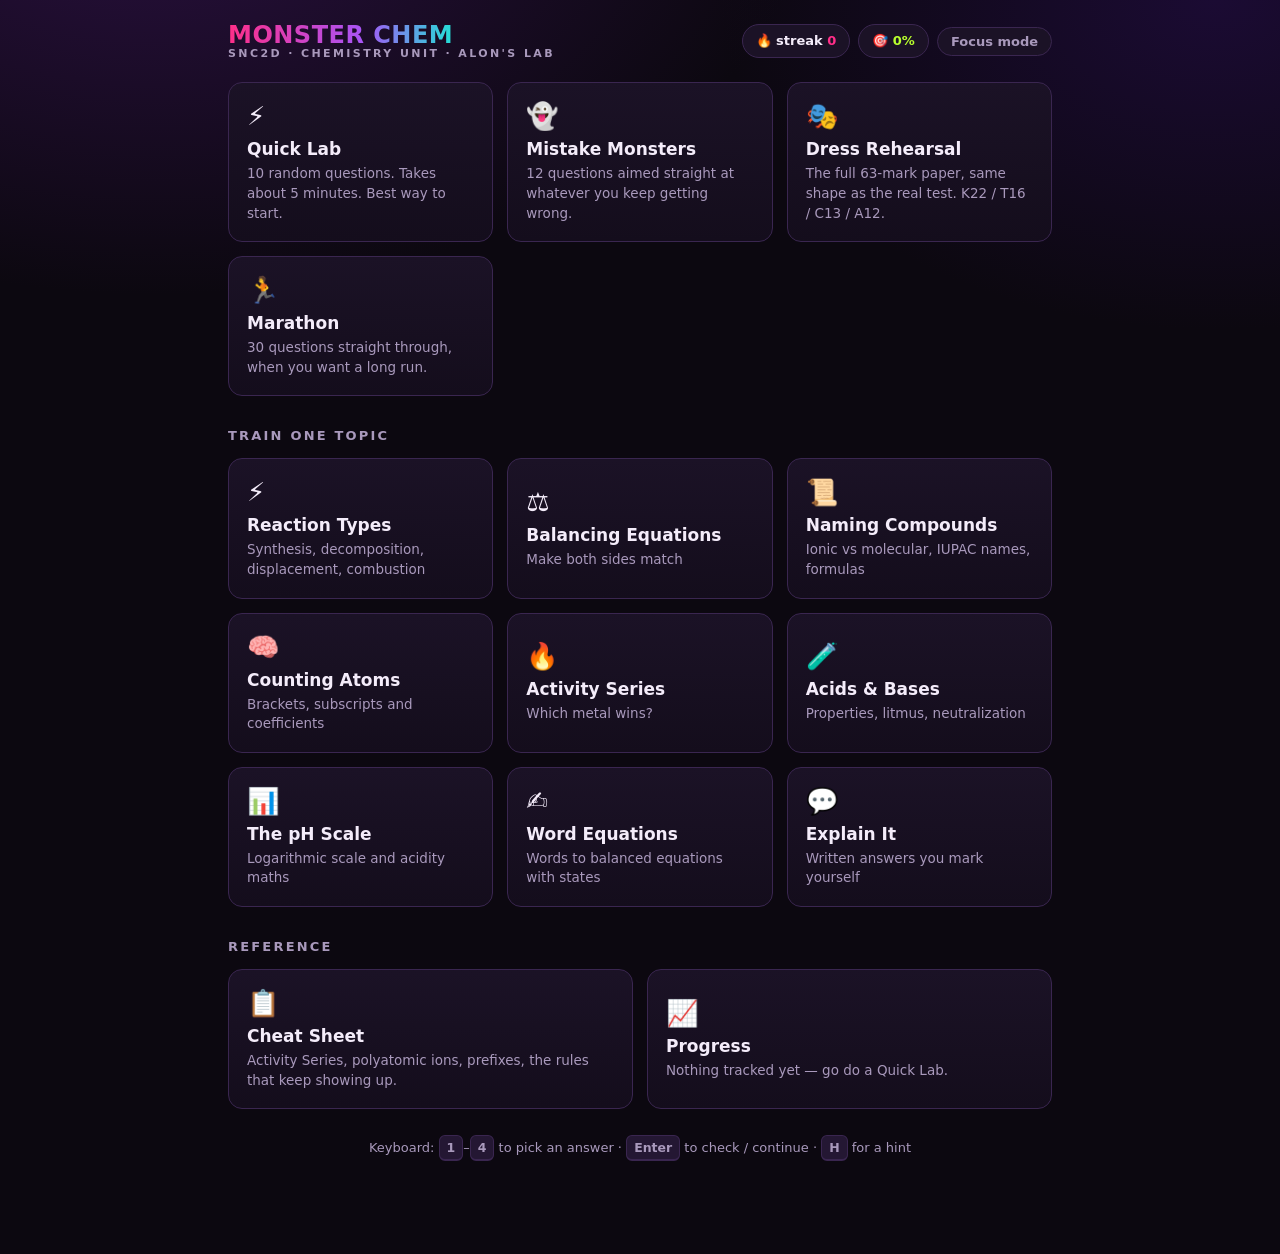
==== index.html @ 5b176504 "Monster Chem: SNC2D chemistry unit revision app Self-contained browser app for the Grade 10 academic" ====
<!doctype html>
<html lang="en">
<head>
<meta charset="utf-8">
<meta name="viewport" content="width=device-width,initial-scale=1">
<title>Monster Chem — Alon's SNC2D Chemistry Lab</title>
<link rel="stylesheet" href="styles.css">
<link rel="icon" href="data:image/svg+xml,<svg xmlns='http://www.w3.org/2000/svg' viewBox='0 0 100 100'><text y='.9em' font-size='90'>⚗️</text></svg>">
</head>
<body>
<div class="wrap">
  <header>
    <div class="logo" onclick="renderHome()" style="cursor:pointer">
      <span>MONSTER CHEM</span>
      <small>SNC2D · Chemistry Unit · Alon's Lab</small>
    </div>
    <div class="spacer"></div>
    <div class="hud" id="hud"></div>
  </header>
  <main id="app"></main>
</div>
<script src="chem.js"></script>
<script src="generators.js"></script>
<script src="bank.js"></script>
<script src="app.js"></script>
</body>
</html>
---- styles.css ----
/* ===== MONSTER CHEM ===== */
:root{
  --bg:#0C0810; --bg2:#140D1C; --panel:#1B1226; --panel2:#241733;
  --line:#3A2650; --text:#F4ECFA; --dim:#A999BC;
  --pink:#FF2E88; --purple:#A855F7; --acid:#B9FF2E; --cyan:#22E0D6;
  --good:#3DDC7F; --bad:#FF5470; --warn:#FFC53D;
  --r:14px; --shadow:0 10px 40px rgba(0,0,0,.5);
}
*{box-sizing:border-box}
html,body{margin:0;padding:0}
body{
  background:
    radial-gradient(1100px 700px at 12% -10%, #2A1040 0%, transparent 60%),
    radial-gradient(900px 600px at 95% 0%, #1B0B33 0%, transparent 55%),
    var(--bg);
  color:var(--text); font-family:"Avenir Next","Segoe UI",system-ui,-apple-system,sans-serif;
  font-size:17px; line-height:1.55; min-height:100vh;
}
.wrap{max-width:860px;margin:0 auto;padding:22px 18px 80px}
button{font-family:inherit;font-size:inherit;cursor:pointer;border:none;background:none;color:inherit}
sub{font-size:.72em} sup{font-size:.72em}

/* ---- header ---- */
header{display:flex;align-items:center;gap:14px;margin-bottom:22px;flex-wrap:wrap}
.logo{font-weight:800;font-size:24px;letter-spacing:.5px;line-height:1.1}
.logo span{background:linear-gradient(92deg,var(--pink),var(--purple) 60%,var(--cyan));
  -webkit-background-clip:text;background-clip:text;color:transparent}
.logo small{display:block;font-size:11px;letter-spacing:2.4px;color:var(--dim);font-weight:600;text-transform:uppercase}
.spacer{flex:1}
.hud{display:flex;gap:8px;align-items:center;flex-wrap:wrap}
.chip{background:var(--panel);border:1px solid var(--line);border-radius:999px;
  padding:6px 13px;font-size:13px;font-weight:700;white-space:nowrap}
.chip b{color:var(--acid)}
.chip.streak b{color:var(--pink)}
.ghost{background:var(--panel);border:1px solid var(--line);border-radius:999px;padding:6px 13px;font-size:13px;font-weight:700;color:var(--dim)}
.ghost:hover{color:var(--text);border-color:var(--purple)}
.ghost.on{color:var(--bg);background:var(--acid);border-color:var(--acid)}

/* ---- cards ---- */
.card{background:linear-gradient(180deg,var(--panel),var(--bg2));border:1px solid var(--line);
  border-radius:var(--r);padding:20px;box-shadow:var(--shadow)}
.grid{display:grid;grid-template-columns:repeat(auto-fit,minmax(240px,1fr));gap:14px}
.mode{background:linear-gradient(180deg,var(--panel),var(--bg2));border:1px solid var(--line);
  border-radius:var(--r);padding:18px;text-align:left;transition:.16s;position:relative;overflow:hidden}
.mode:hover{transform:translateY(-3px);border-color:var(--pink);box-shadow:0 12px 34px rgba(255,46,136,.22)}
.mode .ic{font-size:26px;display:block;margin-bottom:8px}
.mode h3{margin:0 0 5px;font-size:17px}
.mode p{margin:0;color:var(--dim);font-size:13.5px;line-height:1.45}
.mode .tag{position:absolute;top:12px;right:12px;font-size:10.5px;font-weight:800;letter-spacing:1px;
  color:var(--bg);background:var(--acid);padding:3px 8px;border-radius:999px}
.mode .tag.hot{background:var(--pink);color:#fff}

h2.sec{font-size:13px;letter-spacing:2.2px;text-transform:uppercase;color:var(--dim);margin:30px 0 12px;font-weight:800}

/* ---- quiz ---- */
.qhead{display:flex;align-items:center;gap:12px;margin-bottom:16px}
.dots{display:flex;gap:6px;flex-wrap:wrap;flex:1}
.dot{width:26px;height:6px;border-radius:999px;background:var(--line)}
.dot.done{background:var(--good)} .dot.miss{background:var(--bad)}
.dot.part{background:var(--warn)} .dot.now{background:var(--pink);box-shadow:0 0 12px var(--pink)}

.coach{display:flex;align-items:center;gap:11px;margin-bottom:16px}
.ava{width:42px;height:42px;border-radius:50%;flex:none;display:grid;place-items:center;
  font-weight:900;font-size:16px;color:#15091F;border:2px solid rgba(255,255,255,.22)}
.coach .nm{font-weight:800;font-size:14.5px;line-height:1.2}
.coach .ln{font-size:12.5px;color:var(--dim);font-style:italic}

.qtext{font-size:20px;line-height:1.5;margin:0 0 18px;font-weight:600}
.marks{font-size:12px;color:var(--warn);font-weight:800;letter-spacing:.6px;white-space:nowrap}
.warnflag{font-size:11.5px;background:var(--warn);color:#2A1A00;padding:2px 8px;border-radius:999px;font-weight:800;letter-spacing:.3px;vertical-align:middle}
.eqbox{background:#0A0610;border:1px solid var(--line);border-left:3px solid var(--cyan);
  border-radius:10px;padding:13px 15px;margin:13px 0;font-size:20px;letter-spacing:.3px;overflow-x:auto;white-space:nowrap}
.arrow{color:var(--pink);padding:0 9px;font-weight:700}
.state{color:var(--dim);font-size:.72em;vertical-align:baseline}
.big-formula{font-size:25px;color:var(--cyan);font-weight:700;white-space:nowrap}
.big-name{font-size:21px;color:var(--acid)}
.databox{background:#0A0610;border:1px solid var(--line);border-radius:10px;padding:13px 15px;margin:13px 0;font-size:16px}
.dtable{border-collapse:collapse;width:100%;font-size:15px}
.dtable th,.dtable td{border:1px solid var(--line);padding:7px 10px;text-align:left}
.dtable th{background:var(--panel2);font-size:13px;letter-spacing:.5px}

/* choices */
.choices{display:flex;flex-direction:column;gap:9px}
.choice{display:flex;align-items:center;gap:12px;background:var(--panel2);border:2px solid transparent;
  border-radius:12px;padding:14px 16px;text-align:left;transition:.12s;font-size:17px}
.choice:hover:not(:disabled){border-color:var(--purple);transform:translateX(3px)}
.choice .key{width:26px;height:26px;border-radius:7px;background:var(--panel);border:1px solid var(--line);
  display:grid;place-items:center;font-size:13px;font-weight:800;color:var(--dim);flex:none}
.choice.sel{border-color:var(--pink)}
.choice.right{border-color:var(--good);background:rgba(61,220,127,.12)}
.choice.right .key{background:var(--good);color:#06240F;border-color:var(--good)}
.choice.wrong{border-color:var(--bad);background:rgba(255,84,112,.12)}
.choice.wrong .key{background:var(--bad);color:#2A0008;border-color:var(--bad)}
.choice:disabled{cursor:default}

/* inputs */
.tin{width:100%;background:#0A0610;border:2px solid var(--line);border-radius:12px;
  padding:14px 16px;color:var(--text);font-size:19px;font-family:inherit}
.tin:focus{outline:none;border-color:var(--pink)}
.tin.right{border-color:var(--good)} .tin.wrong{border-color:var(--bad)}
.num{width:110px;text-align:center}
.parts{display:flex;flex-direction:column;gap:11px}
.prow{display:flex;align-items:center;gap:12px;flex-wrap:wrap}
.prow label{min-width:150px;font-weight:700;font-size:16px}
.prow .mini{display:flex;gap:7px;flex-wrap:wrap}
.mini button{background:var(--panel2);border:2px solid transparent;border-radius:9px;padding:9px 15px;font-size:15px;font-weight:600}
.mini button:hover:not(:disabled){border-color:var(--purple)}
.mini button.sel{border-color:var(--pink)}
.mini button.right{border-color:var(--good);background:rgba(61,220,127,.14)}
.mini button.wrong{border-color:var(--bad);background:rgba(255,84,112,.14)}

/* balance equation builder */
.bal{display:flex;align-items:center;gap:7px;flex-wrap:wrap;font-size:21px;
  background:#0A0610;border:1px solid var(--line);border-radius:12px;padding:16px;margin-bottom:16px}
.bal input{width:52px;padding:9px 4px;text-align:center;background:var(--panel2);
  border:2px solid var(--line);border-radius:9px;color:var(--acid);font-size:19px;font-weight:800;font-family:inherit}
.bal input:focus{outline:none;border-color:var(--pink)}
.bal input.right{border-color:var(--good)} .bal input.wrong{border-color:var(--bad)}
.bal .plus{color:var(--dim);padding:0 3px}

.openbox{width:100%;min-height:130px;background:#0A0610;border:2px solid var(--line);border-radius:12px;
  padding:14px 16px;color:var(--text);font-size:16.5px;font-family:inherit;resize:vertical;line-height:1.5}
.openbox:focus{outline:none;border-color:var(--pink)}

/* actions */
.actions{display:flex;gap:10px;margin-top:18px;flex-wrap:wrap;align-items:center}
.btn{background:linear-gradient(95deg,var(--pink),var(--purple));color:#fff;border-radius:12px;
  padding:14px 28px;font-weight:800;font-size:16.5px;letter-spacing:.3px;transition:.14s}
.btn:hover{filter:brightness(1.14);transform:translateY(-1px)}
.btn:disabled{opacity:.4;cursor:default;transform:none;filter:none}
.btn.alt{background:var(--panel2);border:1px solid var(--line);color:var(--text)}
.btn.alt:hover{border-color:var(--purple);filter:none}
.btn.sm{padding:10px 18px;font-size:14.5px}
.btn.good{background:linear-gradient(95deg,var(--good),#1EA75C)}
.btn.warnb{background:linear-gradient(95deg,var(--warn),#D99100);color:#2A1A00}
.btn.badb{background:linear-gradient(95deg,var(--bad),#C0304A)}

/* feedback */
.fb{border-radius:14px;padding:17px 19px;margin-top:18px;border:1px solid;animation:pop .22s ease-out}
@keyframes pop{from{opacity:0;transform:translateY(8px)}to{opacity:1;transform:none}}
.fb.ok{border-color:var(--good);background:rgba(61,220,127,.09)}
.fb.no{border-color:var(--bad);background:rgba(255,84,112,.09)}
.fb.neutral{border-color:var(--purple);background:rgba(168,85,247,.09)}
.fb .verdict{font-weight:900;font-size:19px;margin-bottom:9px;display:flex;align-items:center;gap:9px}
.fb.ok .verdict{color:var(--good)} .fb.no .verdict{color:var(--bad)} .fb.neutral .verdict{color:var(--purple)}
.fb .why{font-size:16px;line-height:1.6}
.fb .why b{color:var(--acid)}
.note{margin-top:11px;font-size:14px;color:var(--warn);background:rgba(255,197,61,.1);
  border-left:3px solid var(--warn);padding:9px 12px;border-radius:0 8px 8px 0}
.hintbox{margin-top:14px;font-size:15.5px;color:var(--cyan);background:rgba(34,224,214,.08);
  border-left:3px solid var(--cyan);padding:11px 14px;border-radius:0 8px 8px 0}

/* activity series reference */
.series{margin:13px 0;background:#0A0610;border:1px solid var(--line);border-radius:10px;padding:11px 13px}
.series .cap{font-size:10.5px;font-weight:800;letter-spacing:1.5px;color:var(--dim);
  text-transform:uppercase;margin-bottom:9px}
.series .cap .arrow{padding:0 4px;font-size:12px}
.series .list{display:flex;gap:5px;align-items:center;flex-wrap:nowrap;overflow-x:auto;padding-bottom:2px}
.series .m{background:var(--panel2);border:1px solid var(--line);border-radius:7px;
  padding:5px 9px;font-size:13px;font-weight:700;white-space:nowrap}
.series .m.hi{background:var(--pink);border-color:var(--pink);color:#fff}

/* results */
.score{text-align:center;padding:14px 0 6px}
.score .pct{font-size:62px;font-weight:900;line-height:1;
  background:linear-gradient(92deg,var(--pink),var(--purple),var(--cyan));
  -webkit-background-clip:text;background-clip:text;color:transparent}
.score .sub{color:var(--dim);font-size:15px;margin-top:6px}
.bars{display:flex;flex-direction:column;gap:11px;margin-top:18px}
.bar{display:grid;grid-template-columns:150px 1fr 56px;gap:11px;align-items:center;font-size:14.5px}
.bar .track{height:11px;background:var(--panel2);border-radius:999px;overflow:hidden}
.bar .fill{height:100%;border-radius:999px;background:linear-gradient(90deg,var(--pink),var(--purple))}
.bar .fill.hi{background:linear-gradient(90deg,var(--good),var(--cyan))}
.bar .fill.lo{background:linear-gradient(90deg,var(--bad),var(--warn))}
.bar .v{text-align:right;font-weight:800;color:var(--dim)}
.msg{background:var(--panel2);border-left:3px solid var(--pink);border-radius:0 10px 10px 0;
  padding:14px 17px;margin-top:18px;font-size:16px;line-height:1.6}

/* misc */
.rehearsal-bar{background:var(--panel2);border:1px solid var(--line);border-radius:12px;
  padding:11px 15px;margin-bottom:16px;display:flex;gap:16px;align-items:center;flex-wrap:wrap;font-size:14px}
.rehearsal-bar .t{font-weight:900;font-size:19px;color:var(--warn);font-variant-numeric:tabular-nums}
.sectitle{font-size:12px;letter-spacing:2px;text-transform:uppercase;color:var(--pink);font-weight:800}
.empty{color:var(--dim);text-align:center;padding:34px 20px;font-size:16px;line-height:1.6}
.break{text-align:center;padding:26px 20px}
.break .big{font-size:38px;margin-bottom:10px}
.kbd{display:inline-block;background:var(--panel2);border:1px solid var(--line);border-bottom-width:2px;
  border-radius:6px;padding:1px 7px;font-size:12.5px;font-weight:700;color:var(--dim)}
.footnote{color:var(--dim);font-size:13px;text-align:center;margin-top:26px;line-height:1.7}
.hidden{display:none !important}
@media(max-width:620px){
  body{font-size:16px}
  .qtext{font-size:18px} .eqbox{font-size:17px} .big-formula{font-size:21px}
  .bar{grid-template-columns:104px 1fr 48px;font-size:13px}
  .prow label{min-width:100%}
}
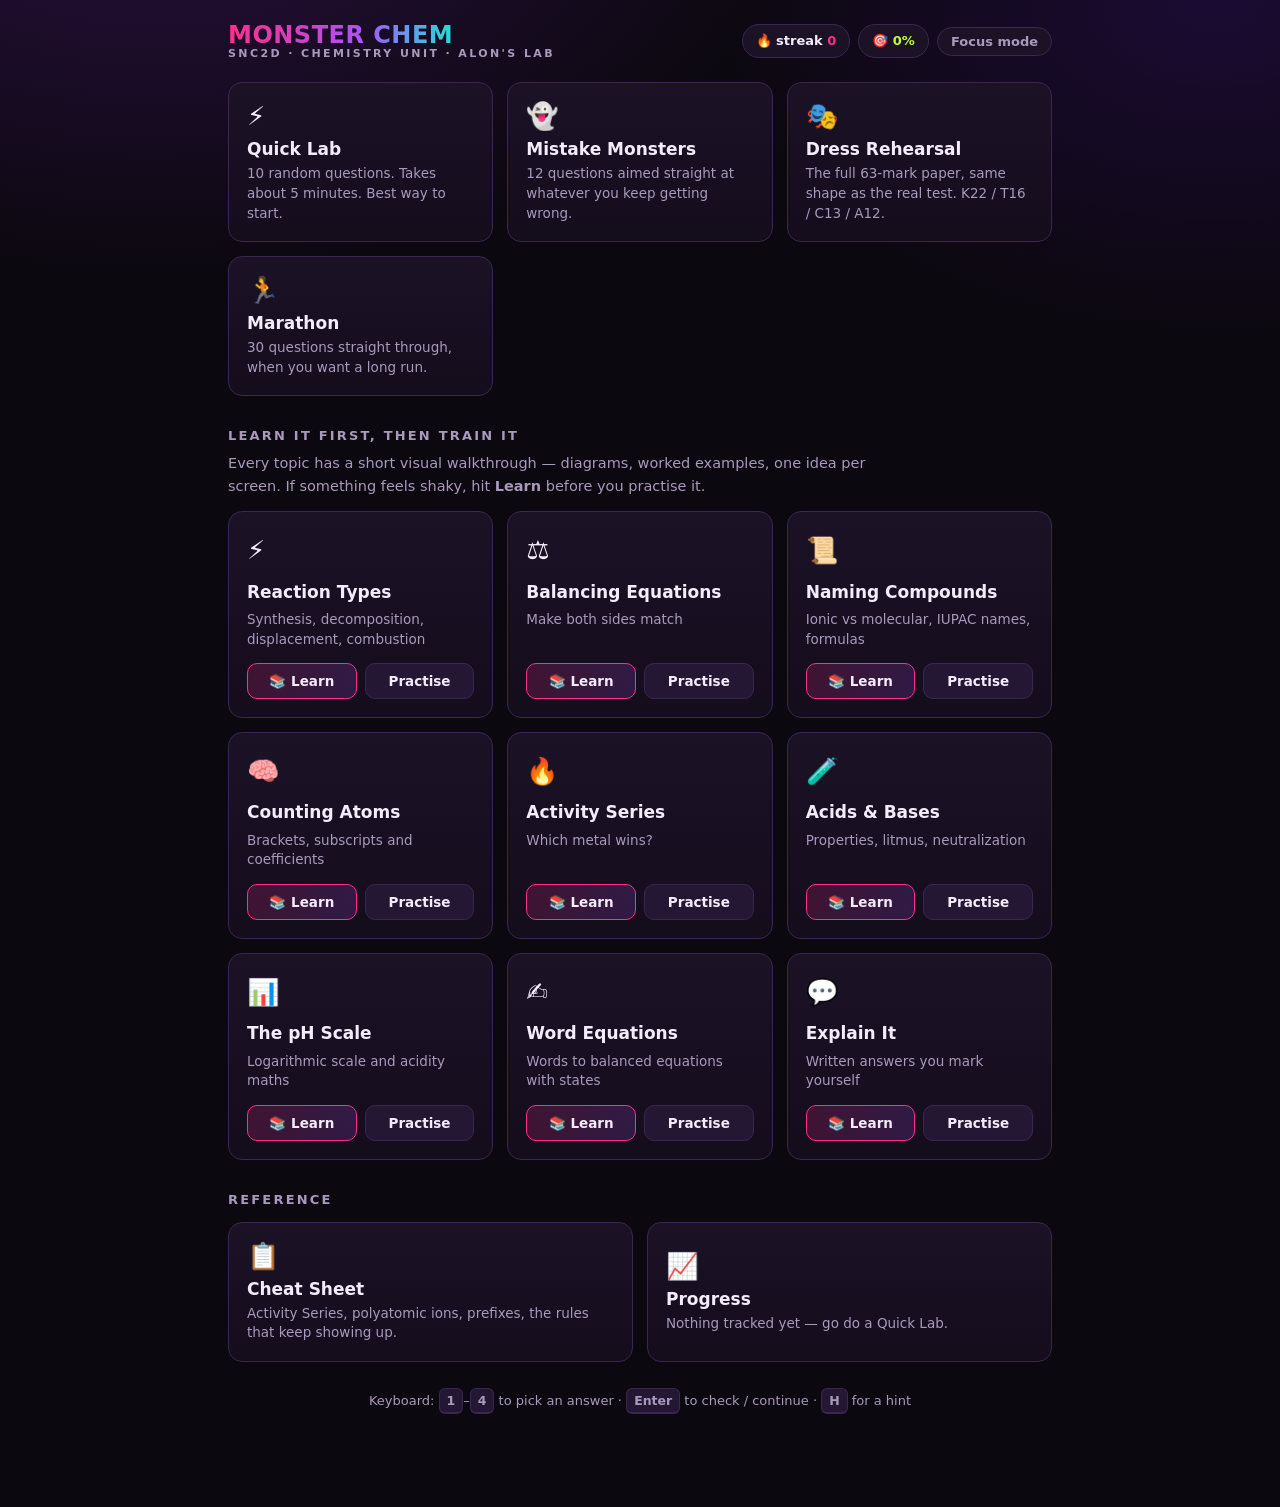
==== commit b1de9bcd: "Add visual lessons for every topic Nine lessons, 49 steps, one idea per screen, each with a diagram." ====
--- a/index.html
+++ b/index.html
@@ -22,6 +22,7 @@
 <script src="chem.js"></script>
 <script src="generators.js"></script>
 <script src="bank.js"></script>
+<script src="lessons.js"></script>
 <script src="app.js"></script>
 </body>
 </html>
--- a/styles.css
+++ b/styles.css
@@ -194,3 +194,181 @@
   .bar{grid-template-columns:104px 1fr 48px;font-size:13px}
   .prow label{min-width:100%}
 }
+
+/* ============================================================
+   LESSONS
+   ============================================================ */
+.sechint{color:var(--dim);font-size:14.5px;margin:-6px 0 14px;max-width:640px;line-height:1.55}
+.mode.topic{display:flex;flex-direction:column}
+.mode.topic:hover{transform:none;border-color:var(--line);box-shadow:var(--shadow)}
+.tactions{display:flex;gap:8px;margin-top:auto;padding-top:14px}
+.tbtn{flex:1;background:var(--panel2);border:1px solid var(--line);border-radius:10px;
+  padding:9px 10px;font-size:13.5px;font-weight:700;transition:.14s;white-space:nowrap}
+.tbtn:hover{border-color:var(--purple);background:#2E1C40}
+.tbtn.learn{background:linear-gradient(95deg,rgba(255,46,136,.18),rgba(168,85,247,.18));border-color:var(--pink);color:var(--text)}
+.tbtn.learn:hover{background:linear-gradient(95deg,rgba(255,46,136,.3),rgba(168,85,247,.3))}
+.tbtn.learn.seen{background:var(--panel2);border-color:var(--good);color:var(--good)}
+.pairbtn{display:inline-flex;gap:6px}
+.dots .dot{cursor:pointer}
+
+.lesson .lhead{display:flex;align-items:center;gap:13px;padding-bottom:15px;margin-bottom:17px;border-bottom:1px solid var(--line)}
+.lic{font-size:30px;line-height:1}
+.ltitle{font-weight:800;font-size:18px}
+.lsub{color:var(--dim);font-size:13px}
+.lh{font-size:24px;margin:0 0 18px;line-height:1.3;
+  background:linear-gradient(92deg,var(--pink),var(--purple) 70%);
+  -webkit-background-clip:text;background-clip:text;color:transparent}
+.lvis{margin:0 0 18px}
+.lbody{font-size:17px;line-height:1.65;color:#E4D9EE}
+.lbody b{color:var(--acid)}
+.exline{background:#0A0610;border:1px solid var(--line);border-left:3px solid var(--cyan);
+  border-radius:0 10px 10px 0;padding:11px 15px;margin:13px 0 0;font-size:18px;line-height:1.6}
+.dimline{color:var(--dim);font-size:14px}
+
+/* --- inline SVG diagrams --- */
+.dia{width:100%;height:auto;display:block;margin:0 auto;background:#0A0610;
+  border:1px solid var(--line);border-radius:12px;padding:10px}
+.dia .al{text-anchor:middle;dominant-baseline:central;font-weight:800;font-size:16px;fill:#13060F;font-family:inherit}
+.dia .arl{stroke:#FF2E88;stroke-width:3;stroke-linecap:round}
+.dia .arh{fill:#FF2E88}
+.dia .op{text-anchor:middle;font-size:24px;font-weight:700;fill:#6B5A80;font-family:inherit}
+.dia .cap{font-size:13px;fill:#A999BC;font-family:inherit}
+.dia .mini{font-size:10.5px;letter-spacing:1.3px;font-weight:800;fill:#6B5A80;font-family:inherit}
+.dia .mid{text-anchor:middle} .dia .start{text-anchor:start} .dia .end{text-anchor:end}
+.dia .bigf{font-size:27px;font-weight:800;fill:#22E0D6;font-family:inherit}
+.dia .nm{font-size:15px;font-weight:700;fill:#F4ECFA;font-family:inherit}
+.dia .numbig{font-size:17px;font-weight:800;fill:#B9FF2E;font-family:inherit}
+.dia .el{font-size:16px;font-weight:700;fill:#F4ECFA;font-family:inherit}
+.dia .num{font-size:17px;font-weight:800;text-anchor:middle;font-family:inherit}
+.dia .num.ok{fill:#3DDC7F} .dia .num.no{fill:#FF5470}
+.dia .tick{font-size:16px;text-anchor:middle;font-family:inherit}
+.dia .tick.ok{fill:#3DDC7F} .dia .tick.no{fill:#FF5470}
+.dia .phn{font-size:11px;text-anchor:middle;fill:#A999BC;font-family:inherit}
+.dia .phlab{font-size:11.5px;text-anchor:middle;fill:#A999BC;font-family:inherit}
+
+/* --- flow list --- */
+.flow{display:flex;flex-direction:column;gap:8px}
+.frow{display:flex;align-items:center;gap:14px;background:#0A0610;border:1px solid var(--line);
+  border-left:4px solid var(--fc);border-radius:10px;padding:12px 15px}
+.fq{flex:1;font-size:15.5px}
+.fa{font-weight:800;font-size:13px;letter-spacing:.6px;color:var(--fc);text-align:right}
+
+/* --- two-column compare --- */
+.cmp{display:grid;grid-template-columns:1fr 1fr;gap:12px}
+.cmpc{background:#0A0610;border:1px solid var(--line);border-top:3px solid var(--cc);
+  border-radius:12px;padding:15px}
+.cmpt{font-size:10.5px;letter-spacing:1.4px;font-weight:800;color:var(--cc);text-transform:uppercase;margin-bottom:8px}
+.cmpf{font-size:28px;font-weight:800;color:var(--text);margin-bottom:8px}
+.cmpf2{font-size:22px;font-weight:900;color:var(--cc);margin-bottom:9px;letter-spacing:.5px}
+.cmpd{font-size:14.5px;line-height:1.55;color:var(--dim)}
+.cmpd b{color:var(--text)}
+
+/* --- ion / prefix grids --- */
+.iongrid{display:grid;grid-template-columns:repeat(auto-fit,minmax(150px,1fr));gap:8px}
+.ioncell{background:#0A0610;border:1px solid var(--line);border-radius:10px;padding:10px 12px;
+  display:flex;flex-direction:column;gap:2px}
+.ionf{font-size:17px;font-weight:800;color:var(--cyan)}
+.ionn{font-size:12.5px;color:var(--dim)}
+.prefgrid{display:grid;grid-template-columns:repeat(auto-fit,minmax(86px,1fr));gap:7px}
+.prefcell{background:#0A0610;border:1px solid var(--line);border-radius:9px;padding:9px;text-align:center}
+.prefn{display:block;font-size:15px;font-weight:800;color:var(--pink)}
+.prefw{display:block;font-size:12.5px;color:var(--dim)}
+
+/* --- numbered steps --- */
+.steps3{display:flex;flex-direction:column;gap:10px}
+.s3{display:flex;gap:13px;background:#0A0610;border:1px solid var(--line);border-radius:11px;
+  padding:13px 15px;font-size:15.5px;line-height:1.55;align-items:flex-start}
+.s3n{width:26px;height:26px;border-radius:50%;background:var(--purple);color:#fff;flex:none;
+  display:grid;place-items:center;font-weight:800;font-size:14px}
+.hl{color:var(--acid);font-weight:800;font-size:17px}
+
+/* --- activity ladder --- */
+.ladder{background:#0A0610;border:1px solid var(--line);border-radius:12px;padding:11px;
+  display:flex;flex-direction:column;gap:3px}
+.lcap{font-size:10px;letter-spacing:1.6px;font-weight:800;color:var(--dim);text-align:center;padding:4px 0}
+.lrow{display:flex;align-items:center;gap:11px;padding:5px 11px;border-radius:7px;
+  background:linear-gradient(90deg,rgba(255,46,136,.10),transparent);transition:.15s}
+.lrow.on{background:linear-gradient(90deg,var(--pink),rgba(168,85,247,.35));box-shadow:0 0 16px rgba(255,46,136,.3)}
+.lsym{font-weight:800;font-size:13.5px;width:26px}
+.lnm{font-size:13px;color:var(--dim)}
+.lrow.on .lnm{color:#fff}
+.rulecard{display:flex;flex-direction:column;gap:9px;margin-bottom:12px}
+.rrow{display:flex;align-items:center;gap:12px;background:#0A0610;border:1px solid var(--line);
+  border-left:4px solid var(--rc);border-radius:10px;padding:12px 15px;font-size:15px;flex-wrap:wrap}
+.rres{margin-left:auto;font-weight:800;font-size:12px;letter-spacing:.7px;padding:4px 10px;border-radius:999px}
+.rres.ok{background:rgba(61,220,127,.16);color:var(--good)}
+.rres.no{background:rgba(255,84,112,.16);color:var(--bad)}
+.casebar{display:flex;align-items:center;gap:10px;flex-wrap:wrap;border-radius:11px;padding:13px 16px;
+  margin-bottom:12px;font-size:15px;border:1px solid}
+.casebar.ok{border-color:var(--good);background:rgba(61,220,127,.09)}
+.casebar.no{border-color:var(--bad);background:rgba(255,84,112,.09)}
+.cm{font-weight:800}
+.cvs{font-size:12px;letter-spacing:1px;font-weight:800;color:var(--dim)}
+.cres{width:100%;color:var(--dim);font-size:14px}
+
+/* --- property card --- */
+.propc{background:#0A0610;border:1px solid var(--line);border-top:3px solid var(--pc);border-radius:12px;padding:15px 18px}
+.propt{font-size:13px;letter-spacing:2px;font-weight:900;color:var(--pc);margin-bottom:10px}
+.propc ul{margin:0;padding-left:19px;display:flex;flex-direction:column;gap:6px}
+.propc li{font-size:15.5px}
+
+/* --- litmus --- */
+.litmus{display:grid;grid-template-columns:repeat(auto-fit,minmax(170px,1fr));gap:11px}
+.litcol{background:#0A0610;border:1px solid var(--line);border-radius:12px;padding:13px}
+.litt{font-size:11px;letter-spacing:1.5px;font-weight:900;margin-bottom:10px}
+.sw{display:flex;align-items:center;gap:9px;font-size:13.5px;margin-bottom:7px;color:var(--dim)}
+.swb{width:22px;height:15px;border-radius:3px;flex:none;border:1px solid rgba(255,255,255,.2)}
+.litnote{font-size:12.5px;color:var(--good);font-weight:700;margin-top:4px}
+
+/* --- log bars --- */
+.logb{display:flex;flex-direction:column;gap:9px}
+.lbrow{display:grid;grid-template-columns:72px 1fr 130px;gap:12px;align-items:center;
+  background:#0A0610;border:1px solid var(--line);border-radius:10px;padding:11px 14px}
+.lbrow.on{border-color:var(--pink);box-shadow:0 0 18px rgba(255,46,136,.18)}
+.lbn{font-weight:900;font-size:17px;color:var(--acid)}
+.lbbar{height:13px;background:var(--panel2);border-radius:999px;overflow:hidden}
+.lbbar span{display:block;height:100%;border-radius:999px;background:linear-gradient(90deg,var(--pink),var(--purple))}
+.lbl2{font-size:12.5px;color:var(--dim);text-align:right}
+
+/* --- misc lesson blocks --- */
+.diat{background:#0A0610;border:1px solid var(--line);border-radius:12px;padding:14px}
+.diatt{font-size:11px;letter-spacing:1.5px;font-weight:900;color:var(--warn);margin-bottom:11px}
+.diatr{display:flex;gap:8px;flex-wrap:wrap;margin-bottom:10px}
+.dcell{background:var(--panel2);border:1px solid var(--line);border-radius:9px;padding:8px 13px;
+  font-size:16px;font-weight:800;color:var(--cyan)}
+.sttab{display:flex;flex-direction:column;gap:7px}
+.strow{display:grid;grid-template-columns:62px 86px 1fr;gap:11px;align-items:center;
+  background:#0A0610;border:1px solid var(--line);border-radius:10px;padding:11px 14px;font-size:14.5px}
+.stk{font-weight:900;color:var(--cyan);font-size:16px}
+.stn{font-weight:700}
+.std{color:var(--dim);font-size:13.5px}
+.msplit{display:flex;flex-direction:column;gap:8px}
+.mrow{display:flex;align-items:center;gap:13px;background:#0A0610;border:1px solid var(--line);
+  border-left:4px solid var(--mc);border-radius:10px;padding:12px 15px;font-size:15px}
+.mk{width:25px;height:25px;border-radius:7px;background:var(--mc);color:#12060E;
+  display:grid;place-items:center;font-weight:900;font-size:14px;flex:none}
+.annot{background:#0A0610;border:1px solid var(--line);border-radius:12px;padding:15px}
+.aq{font-size:14.5px;color:var(--dim);padding-bottom:11px;margin-bottom:11px;border-bottom:1px solid var(--line)}
+.aline{display:flex;align-items:center;gap:11px;font-size:15.5px;padding:6px 0}
+.amk{margin-left:auto;width:23px;height:23px;border-radius:50%;background:var(--good);color:#06240F;
+  display:grid;place-items:center;font-weight:900;font-size:12.5px;flex:none}
+
+/* --- interactive picker --- */
+.picker{display:flex;align-items:center;gap:10px;flex-wrap:wrap;background:#0A0610;
+  border:1px solid var(--line);border-radius:12px;padding:14px;margin-bottom:11px}
+.picker select{background:var(--panel2);border:2px solid var(--line);border-radius:10px;
+  padding:10px 13px;color:var(--text);font-family:inherit;font-size:15.5px;font-weight:700}
+.picker select:focus{outline:none;border-color:var(--pink)}
+.pmid{color:var(--dim);font-size:14px}
+.pout{border-radius:11px;padding:13px 16px;font-size:15.5px;line-height:1.6;margin-bottom:12px;
+  border:1px solid var(--line);background:#0A0610;color:var(--dim)}
+.pout.ok{border-color:var(--good);background:rgba(61,220,127,.09);color:var(--text)}
+.pout.no{border-color:var(--bad);background:rgba(255,84,112,.09);color:var(--text)}
+
+@media(max-width:620px){
+  .cmp{grid-template-columns:1fr}
+  .lh{font-size:20px}
+  .lbrow{grid-template-columns:58px 1fr;}
+  .lbl2{display:none}
+  .tactions{flex-direction:column}
+}
